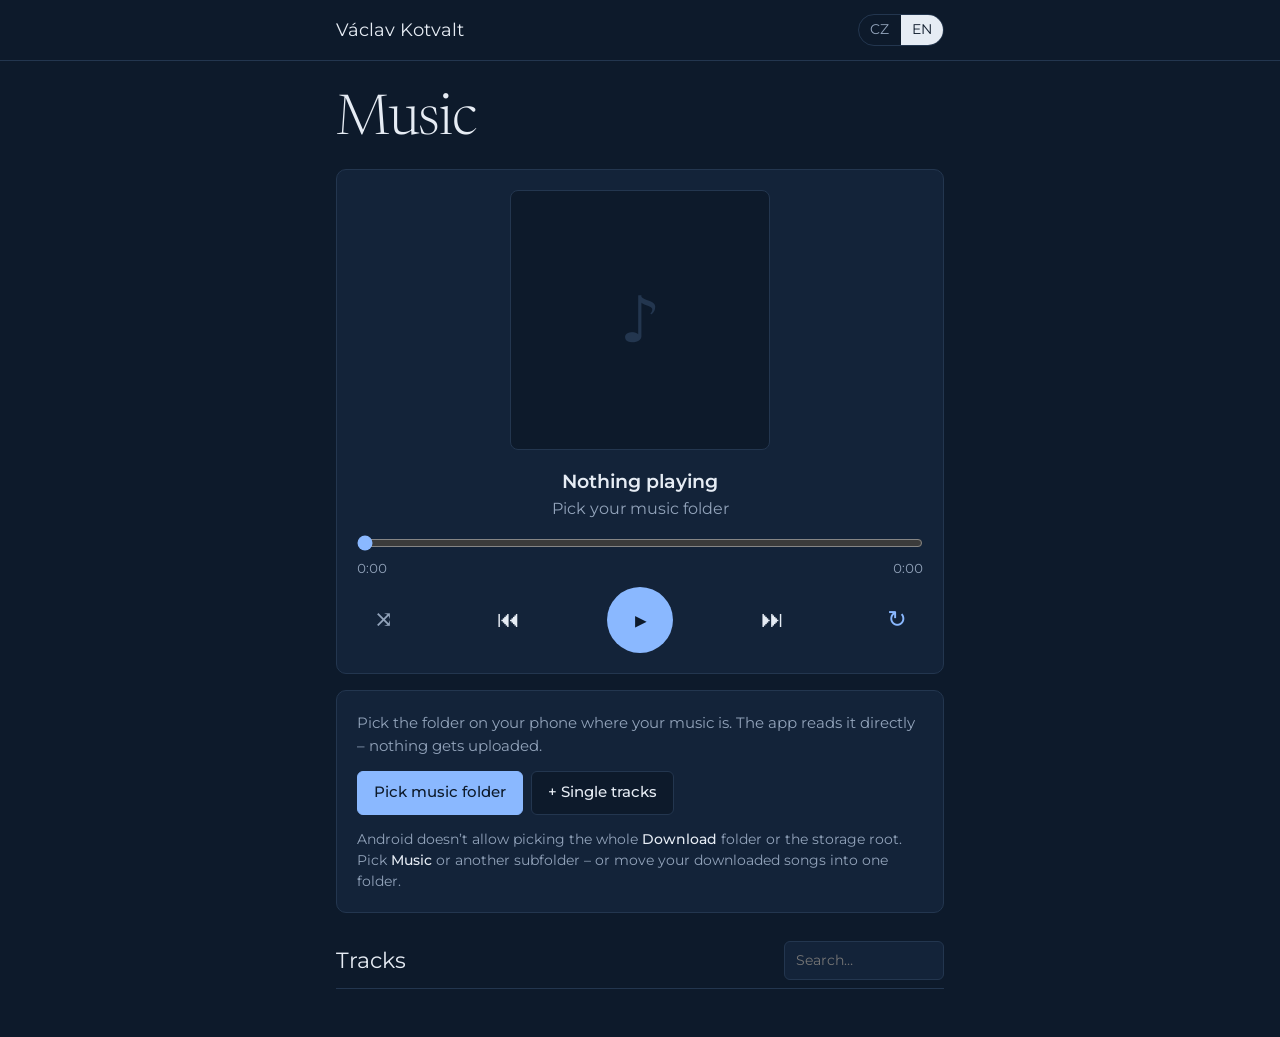
==== hudba/index.html @ 9e0cf6b4 "Skrytá stránka Hudba: přehrávač hudby ze složky v telefonu Webová aplikace (PWA) na /hudba/: čte vyb" ====
<!DOCTYPE html>
<html lang="cs" data-lang="cs">
<head>
<meta charset="utf-8">
<meta name="viewport" content="width=device-width, initial-scale=1, viewport-fit=cover">
<title>Hudba</title>
<meta name="robots" content="noindex, nofollow">
<meta name="theme-color" content="#0d1a2b">
<link rel="manifest" href="manifest.webmanifest">
<link rel="icon" href="icons/icon-192.png">
<link rel="apple-touch-icon" href="icons/icon-192.png">
<link rel="preconnect" href="https://fonts.googleapis.com">
<link rel="preconnect" href="https://fonts.gstatic.com" crossorigin>
<link href="https://fonts.googleapis.com/css2?family=Newsreader:opsz,wght@6..72,300;6..72,400&family=Montserrat:wght@300;400;500;600&display=swap" rel="stylesheet">
<link rel="stylesheet" href="style.css">
<script>
  (function () {
    var l = null;
    try { l = localStorage.getItem('lang'); } catch (e) {}
    l = l || ((navigator.language || 'cs').toLowerCase().indexOf('cs') === 0 ? 'cs' : 'en');
    document.documentElement.setAttribute('data-lang', l);
    document.documentElement.setAttribute('lang', l);
  })();
</script>
</head>
<body>
<header class="bar"><div class="bar-in">
  <a class="name" href="/">Václav Kotvalt</a>
  <div class="lang" role="group" aria-label="Jazyk / Language">
    <button type="button" data-set="cs" aria-pressed="true">CZ</button>
    <button type="button" data-set="en" aria-pressed="false">EN</button>
  </div>
</div></header>

<main>
  <h1><span class="cs">Hudba</span><span class="en">Music</span></h1>

  <section class="panel now">
    <div class="cover" id="cover"><span>♪</span></div>
    <div class="meta">
      <div class="title" id="title"></div>
      <div class="artist" id="artist"></div>
    </div>

    <div class="progress">
      <input id="seek" type="range" min="0" max="0" step="0.1" value="0" data-cs-label="Pozice ve skladbě" data-en-label="Position in track">
      <div class="times"><span id="cur">0:00</span><span id="dur">0:00</span></div>
    </div>

    <div class="controls">
      <button class="icon" id="shuffleBtn" data-cs-label="Náhodně" data-en-label="Shuffle">⤨</button>
      <button class="icon" id="prevBtn" data-cs-label="Předchozí" data-en-label="Previous">⏮</button>
      <button class="icon play" id="playBtn" data-cs-label="Přehrát" data-en-label="Play">▶</button>
      <button class="icon" id="nextBtn" data-cs-label="Další" data-en-label="Next">⏭</button>
      <button class="icon" id="repeatBtn">↻</button>
    </div>
  </section>

  <section class="panel source">
    <div id="sourceInfo" class="source-info"></div>
    <div class="source-actions">
      <button class="btn primary" id="folderBtn" hidden></button>
      <button class="btn" id="rescanBtn" hidden><span class="cs">Načíst znovu</span><span class="en">Rescan</span></button>
      <label class="btn">
        <input id="fileInput" type="file" accept="audio/*" multiple hidden>
        <span class="cs">+ Jednotlivé skladby</span><span class="en">+ Single tracks</span>
      </label>
    </div>
    <p class="hint" id="folderHint">
      <span class="cs">Android nedovolí vybrat přímo celou složku <b>Stažené</b> (Download) ani kořen úložiště. Vyberte složku <b>Music</b> nebo jinou podsložku – případně si stažené písničky do jedné složky přesuňte.</span>
      <span class="en">Android doesn’t allow picking the whole <b>Download</b> folder or the storage root. Pick <b>Music</b> or another subfolder – or move your downloaded songs into one folder.</span>
    </p>
  </section>

  <section class="list">
    <div class="list-head">
      <h2><span class="cs">Skladby</span><span class="en">Tracks</span> <span id="count"></span></h2>
      <input id="filter" type="search" data-cs-label="Hledat" data-en-label="Search">
    </div>
    <ol id="tracks"></ol>
  </section>
</main>

<audio id="audio" preload="auto"></audio>
<script src="app.js"></script>
</body>
</html>
---- hudba/style.css ----
:root {
  /* Písma a barvy stejné jako na hlavní stránce */
  --font-heading: "Newsreader", Georgia, serif;
  --font-text: "Montserrat", system-ui, -apple-system, "Segoe UI", Roboto, sans-serif;
  --bg: #0d1a2b; --surface: #132339; --line: #23364f; --text: #e6ecf4;
  --muted: #92a3ba; --accent: #8ab8ff; --accent-ink: #0d1a2b;
  color-scheme: dark;
}
*, *::before, *::after { box-sizing: border-box; }
body {
  margin: 0; background: var(--bg); color: var(--text);
  font-family: var(--font-text); font-size: 1rem; line-height: 1.55;
  -webkit-font-smoothing: antialiased; -webkit-tap-highlight-color: transparent;
  padding-bottom: env(safe-area-inset-bottom, 0px);
}
body::before {
  content: ""; position: fixed; inset: 0 0 auto; height: env(safe-area-inset-top, 0px);
  z-index: 10; background: var(--bg);
}
a { color: var(--accent); text-underline-offset: 0.2em; }
button { font: inherit; color: inherit; background: none; border: 0; cursor: pointer; }
a:focus-visible, button:focus-visible, input:focus-visible, label.btn:focus-within { outline: 2px solid var(--accent); outline-offset: 2px; }
html[data-lang="cs"] .en, html[data-lang="en"] .cs { display: none !important; }
[hidden] { display: none !important; }

/* Horní lišta */
.bar { position: sticky; top: env(safe-area-inset-top, 0px); z-index: 5; background: var(--bg); border-bottom: 1px solid var(--line); }
.bar-in { max-width: 40rem; margin: 0 auto; padding: 0.85rem 16px; display: flex; justify-content: space-between; align-items: center; gap: 1rem; }
.bar .name { font-size: 1.15rem; color: var(--text); text-decoration: none; }
.lang { display: inline-flex; border: 1px solid var(--line); border-radius: 999px; overflow: hidden; }
.lang button { font-size: 0.85rem; padding: 0.3rem 0.7rem; color: var(--muted); }
.lang button[aria-pressed="true"] { background: var(--text); color: var(--bg); }

main { max-width: 40rem; margin: 0 auto; padding: 0 16px 3rem; }
h1 { font-family: var(--font-heading); font-weight: 300; font-size: clamp(2.3rem, 9vw, 3.5rem); line-height: 1; letter-spacing: -0.02em; margin: 2rem 0 1.25rem; }
h2 { font-family: var(--font-text); font-weight: 400; font-size: 1.4rem; margin: 0; }

.panel { background: var(--surface); border: 1px solid var(--line); border-radius: 10px; padding: 1.25rem; margin-bottom: 1rem; }
.btn {
  display: inline-block; padding: 0.6rem 1rem; border-radius: 6px; cursor: pointer;
  font-weight: 500; font-size: 0.92rem; border: 1px solid var(--line); color: var(--text); background: var(--bg);
}
.btn.primary { background: var(--accent); color: var(--accent-ink); border-color: var(--accent); }

/* Přehrávač */
.cover {
  aspect-ratio: 1; width: min(68vw, 260px); margin: 0 auto 1.1rem;
  border-radius: 8px; border: 1px solid var(--line); background: var(--bg) center/cover no-repeat;
  display: grid; place-items: center; font-size: 4rem; color: var(--line);
}
.cover.has-art span { display: none; }
.meta { text-align: center; margin-bottom: 0.75rem; }
.title { font-size: 1.2rem; font-weight: 600; overflow: hidden; text-overflow: ellipsis; white-space: nowrap; }
.artist { color: var(--muted); overflow: hidden; text-overflow: ellipsis; white-space: nowrap; }
.progress input { width: 100%; accent-color: var(--accent); margin: 0; }
.times { display: flex; justify-content: space-between; color: var(--muted); font-size: 0.8rem; font-variant-numeric: tabular-nums; }
.controls { display: flex; align-items: center; justify-content: space-between; margin-top: 0.5rem; }
.icon { width: 52px; height: 52px; border-radius: 50%; font-size: 1.45rem; display: grid; place-items: center; color: var(--muted); }
.icon:active { background: var(--bg); }
.icon.on { color: var(--accent); }
#prevBtn, #nextBtn { color: var(--text); }
.icon.play { width: 66px; height: 66px; background: var(--accent); color: var(--accent-ink); font-size: 1.7rem; }

/* Zdroj hudby */
.source-info { margin-bottom: 0.8rem; color: var(--muted); font-size: 0.95rem; }
.source-info b { color: var(--text); font-weight: 500; }
.source-actions { display: flex; flex-wrap: wrap; gap: 0.5rem; }
.hint { color: var(--muted); font-size: 0.85rem; margin: 0.9rem 0 0; }
.hint b { color: var(--text); font-weight: 500; }

/* Seznam */
.list { margin-top: 1.75rem; }
.list-head { display: flex; align-items: center; justify-content: space-between; gap: 12px; margin-bottom: 0.5rem; }
#count { color: var(--muted); font-size: 1rem; }
#filter {
  flex: 0 1 10rem; min-width: 0; background: var(--surface); color: var(--text);
  border: 1px solid var(--line); border-radius: 6px; padding: 0.45rem 0.7rem; font: inherit; font-size: 0.9rem;
}
#tracks { list-style: none; margin: 0; padding: 0; border-top: 1px solid var(--line); }
#tracks li { display: flex; align-items: center; gap: 0.75rem; padding: 0.65rem 0.25rem; border-bottom: 1px solid var(--line); cursor: pointer; }
#tracks li:active { background: var(--surface); }
#tracks li.current .t-title { color: var(--accent); }
.t-num { width: 2rem; text-align: right; color: var(--muted); font-size: 0.8rem; flex-shrink: 0; font-variant-numeric: tabular-nums; }
.t-text { flex: 1; min-width: 0; }
.t-title, .t-artist { overflow: hidden; text-overflow: ellipsis; white-space: nowrap; }
.t-artist { color: var(--muted); font-size: 0.85rem; }
.t-del { color: var(--muted); width: 36px; height: 36px; border-radius: 50%; flex-shrink: 0; }
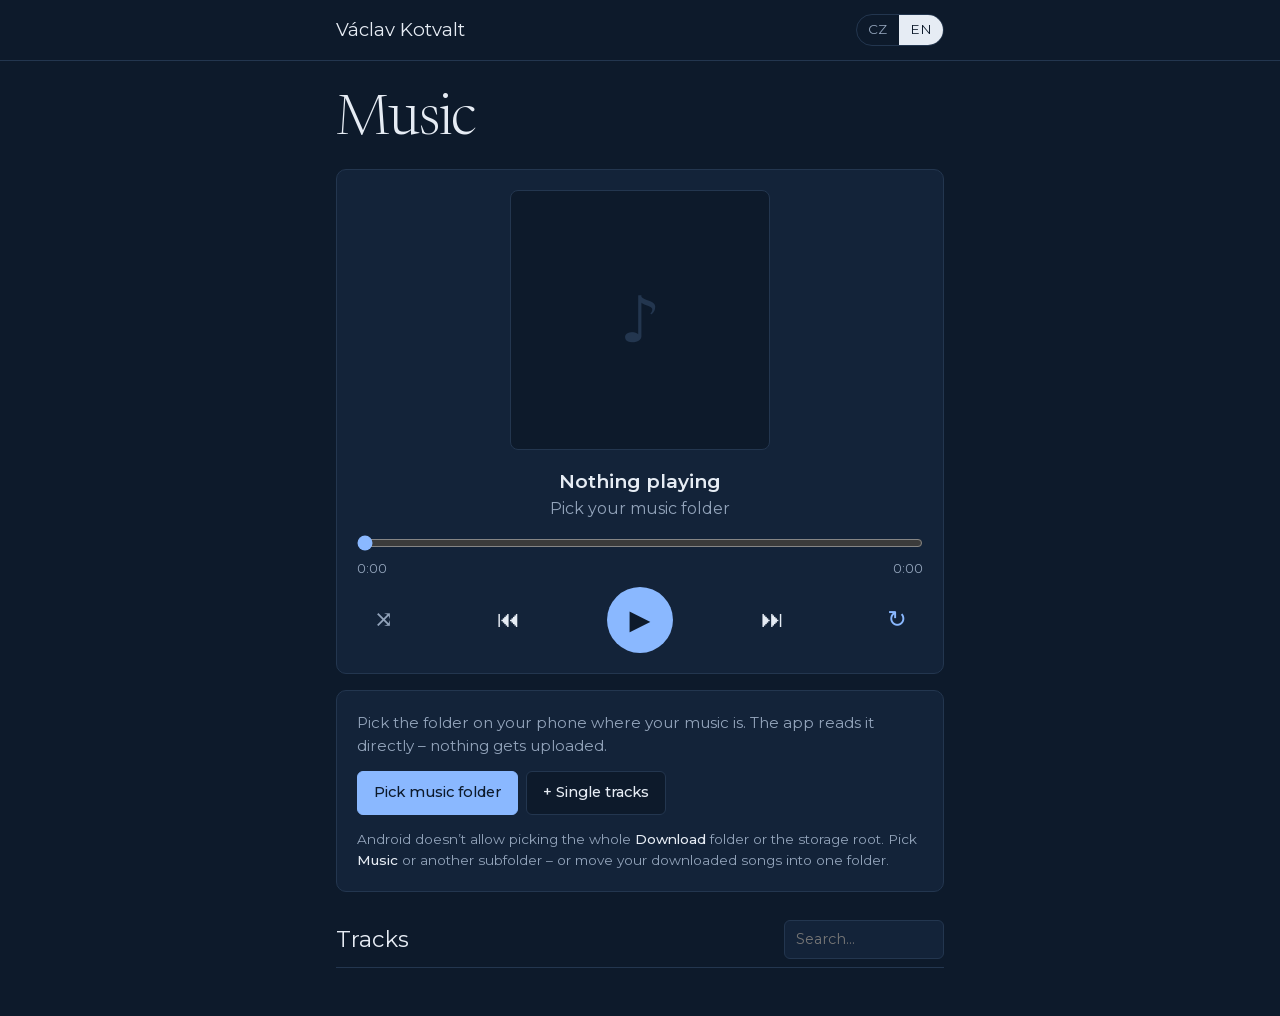
==== commit b1865146: "Hudba: offline spuštění, uložený seznam skladeb, nepřerušené ovládání v liště - Aplikace se otevírá " ====
--- a/hudba/index.html
+++ b/hudba/index.html
@@ -9,9 +9,7 @@
 <link rel="manifest" href="manifest.webmanifest">
 <link rel="icon" href="icons/icon-192.png">
 <link rel="apple-touch-icon" href="icons/icon-192.png">
-<link rel="preconnect" href="https://fonts.googleapis.com">
-<link rel="preconnect" href="https://fonts.gstatic.com" crossorigin>
-<link href="https://fonts.googleapis.com/css2?family=Newsreader:opsz,wght@6..72,300;6..72,400&family=Montserrat:wght@300;400;500;600&display=swap" rel="stylesheet">
+<link rel="stylesheet" href="fonts/fonts.css">
 <link rel="stylesheet" href="style.css">
 <script>
   (function () {
@@ -81,7 +79,9 @@
   </section>
 </main>
 
-<audio id="audio" preload="auto"></audio>
+<!-- dva přehrávače: při přeskočení začne hrát druhý dřív, než se první zastaví, takže ovládání v liště nezmizí -->
+<audio id="audioA" preload="auto"></audio>
+<audio id="audioB" preload="auto"></audio>
 <script src="app.js"></script>
 </body>
 </html>
--- a/hudba/fonts/fonts.css
+++ b/hudba/fonts/fonts.css
@@ -0,0 +1,65 @@
+/* Montserrat a Newsreader (Google Fonts) uložené přímo v aplikaci, aby fungovaly i offline */
+@font-face {
+  font-family: 'Montserrat';
+  font-style: normal;
+  font-weight: 400;
+  font-display: swap;
+  src: url(montserrat-latin-ext.woff2) format('woff2');
+  unicode-range: U+0100-02BA, U+02BD-02C5, U+02C7-02CC, U+02CE-02D7, U+02DD-02FF, U+0304, U+0308, U+0329, U+1D00-1DBF, U+1E00-1E9F, U+1EF2-1EFF, U+2020, U+20A0-20AB, U+20AD-20C4, U+2113, U+2C60-2C7F, U+A720-A7FF;
+}
+@font-face {
+  font-family: 'Montserrat';
+  font-style: normal;
+  font-weight: 400;
+  font-display: swap;
+  src: url(montserrat-latin.woff2) format('woff2');
+  unicode-range: U+0000-00FF, U+0131, U+0152-0153, U+02BB-02BC, U+02C6, U+02DA, U+02DC, U+0304, U+0308, U+0329, U+2000-206F, U+20AC, U+2122, U+2191, U+2193, U+2212, U+2215, U+FEFF, U+FFFD;
+}
+@font-face {
+  font-family: 'Montserrat';
+  font-style: normal;
+  font-weight: 500;
+  font-display: swap;
+  src: url(montserrat-latin-ext.woff2) format('woff2');
+  unicode-range: U+0100-02BA, U+02BD-02C5, U+02C7-02CC, U+02CE-02D7, U+02DD-02FF, U+0304, U+0308, U+0329, U+1D00-1DBF, U+1E00-1E9F, U+1EF2-1EFF, U+2020, U+20A0-20AB, U+20AD-20C4, U+2113, U+2C60-2C7F, U+A720-A7FF;
+}
+@font-face {
+  font-family: 'Montserrat';
+  font-style: normal;
+  font-weight: 500;
+  font-display: swap;
+  src: url(montserrat-latin.woff2) format('woff2');
+  unicode-range: U+0000-00FF, U+0131, U+0152-0153, U+02BB-02BC, U+02C6, U+02DA, U+02DC, U+0304, U+0308, U+0329, U+2000-206F, U+20AC, U+2122, U+2191, U+2193, U+2212, U+2215, U+FEFF, U+FFFD;
+}
+@font-face {
+  font-family: 'Montserrat';
+  font-style: normal;
+  font-weight: 600;
+  font-display: swap;
+  src: url(montserrat-latin-ext.woff2) format('woff2');
+  unicode-range: U+0100-02BA, U+02BD-02C5, U+02C7-02CC, U+02CE-02D7, U+02DD-02FF, U+0304, U+0308, U+0329, U+1D00-1DBF, U+1E00-1E9F, U+1EF2-1EFF, U+2020, U+20A0-20AB, U+20AD-20C4, U+2113, U+2C60-2C7F, U+A720-A7FF;
+}
+@font-face {
+  font-family: 'Montserrat';
+  font-style: normal;
+  font-weight: 600;
+  font-display: swap;
+  src: url(montserrat-latin.woff2) format('woff2');
+  unicode-range: U+0000-00FF, U+0131, U+0152-0153, U+02BB-02BC, U+02C6, U+02DA, U+02DC, U+0304, U+0308, U+0329, U+2000-206F, U+20AC, U+2122, U+2191, U+2193, U+2212, U+2215, U+FEFF, U+FFFD;
+}
+@font-face {
+  font-family: 'Newsreader';
+  font-style: normal;
+  font-weight: 300;
+  font-display: swap;
+  src: url(newsreader-latin-ext.woff2) format('woff2');
+  unicode-range: U+0100-02BA, U+02BD-02C5, U+02C7-02CC, U+02CE-02D7, U+02DD-02FF, U+0304, U+0308, U+0329, U+1D00-1DBF, U+1E00-1E9F, U+1EF2-1EFF, U+2020, U+20A0-20AB, U+20AD-20C4, U+2113, U+2C60-2C7F, U+A720-A7FF;
+}
+@font-face {
+  font-family: 'Newsreader';
+  font-style: normal;
+  font-weight: 300;
+  font-display: swap;
+  src: url(newsreader-latin.woff2) format('woff2');
+  unicode-range: U+0000-00FF, U+0131, U+0152-0153, U+02BB-02BC, U+02C6, U+02DA, U+02DC, U+0304, U+0308, U+0329, U+2000-206F, U+20AC, U+2122, U+2191, U+2193, U+2212, U+2215, U+FEFF, U+FFFD;
+}
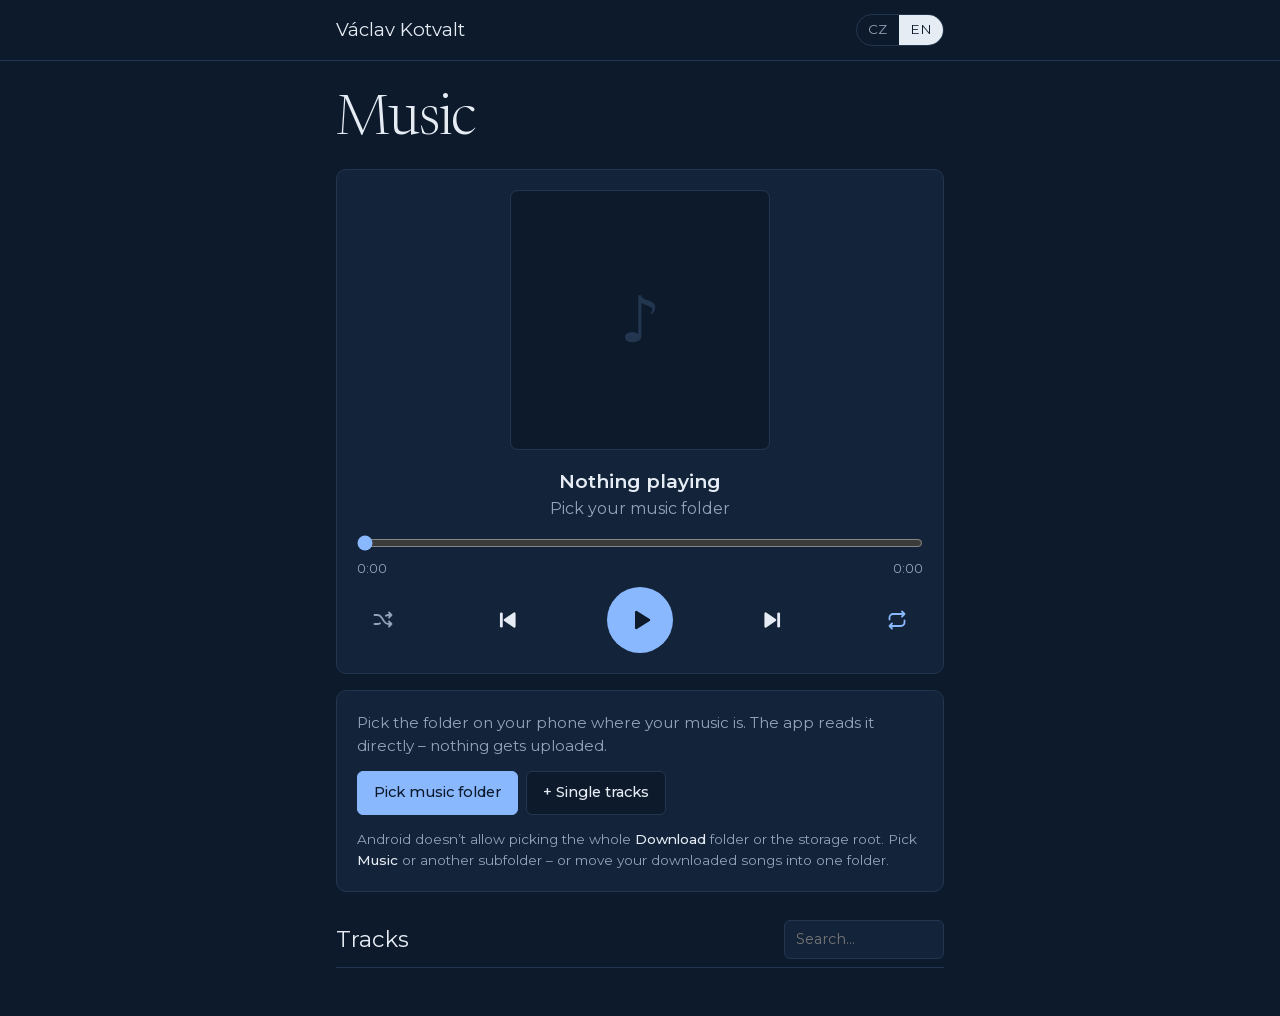
==== commit 3c2e9edf: "Hudba: vlastní ikony tlačítek, oprava rozsypaných názvů skladeb - Tlačítka mají SVG ikony v barvách " ====
--- a/hudba/index.html
+++ b/hudba/index.html
@@ -46,11 +46,11 @@
     </div>
 
     <div class="controls">
-      <button class="icon" id="shuffleBtn" data-cs-label="Náhodně" data-en-label="Shuffle">⤨</button>
-      <button class="icon" id="prevBtn" data-cs-label="Předchozí" data-en-label="Previous">⏮</button>
-      <button class="icon play" id="playBtn" data-cs-label="Přehrát" data-en-label="Play">▶</button>
-      <button class="icon" id="nextBtn" data-cs-label="Další" data-en-label="Next">⏭</button>
-      <button class="icon" id="repeatBtn">↻</button>
+      <button class="icon" id="shuffleBtn" data-cs-label="Náhodně" data-en-label="Shuffle"></button>
+      <button class="icon" id="prevBtn" data-cs-label="Předchozí" data-en-label="Previous"></button>
+      <button class="icon play" id="playBtn" data-cs-label="Přehrát" data-en-label="Play"></button>
+      <button class="icon" id="nextBtn" data-cs-label="Další" data-en-label="Next"></button>
+      <button class="icon" id="repeatBtn"></button>
     </div>
   </section>
 
--- a/hudba/style.css
+++ b/hudba/style.css
@@ -55,11 +55,14 @@
 .progress input { width: 100%; accent-color: var(--accent); margin: 0; }
 .times { display: flex; justify-content: space-between; color: var(--muted); font-size: 0.8rem; font-variant-numeric: tabular-nums; }
 .controls { display: flex; align-items: center; justify-content: space-between; margin-top: 0.5rem; }
-.icon { width: 52px; height: 52px; border-radius: 50%; font-size: 1.45rem; display: grid; place-items: center; color: var(--muted); }
+.icon { width: 52px; height: 52px; border-radius: 50%; display: grid; place-items: center; color: var(--muted); }
+.icon svg { width: 24px; height: 24px; display: block; }
 .icon:active { background: var(--bg); }
 .icon.on { color: var(--accent); }
 #prevBtn, #nextBtn { color: var(--text); }
-.icon.play { width: 66px; height: 66px; background: var(--accent); color: var(--accent-ink); font-size: 1.7rem; }
+.icon.play { width: 66px; height: 66px; background: var(--accent); color: var(--accent-ink); }
+.icon.play svg { width: 30px; height: 30px; }
+#prevBtn svg, #nextBtn svg { width: 28px; height: 28px; }
 
 /* Zdroj hudby */
 .source-info { margin-bottom: 0.8rem; color: var(--muted); font-size: 0.95rem; }
